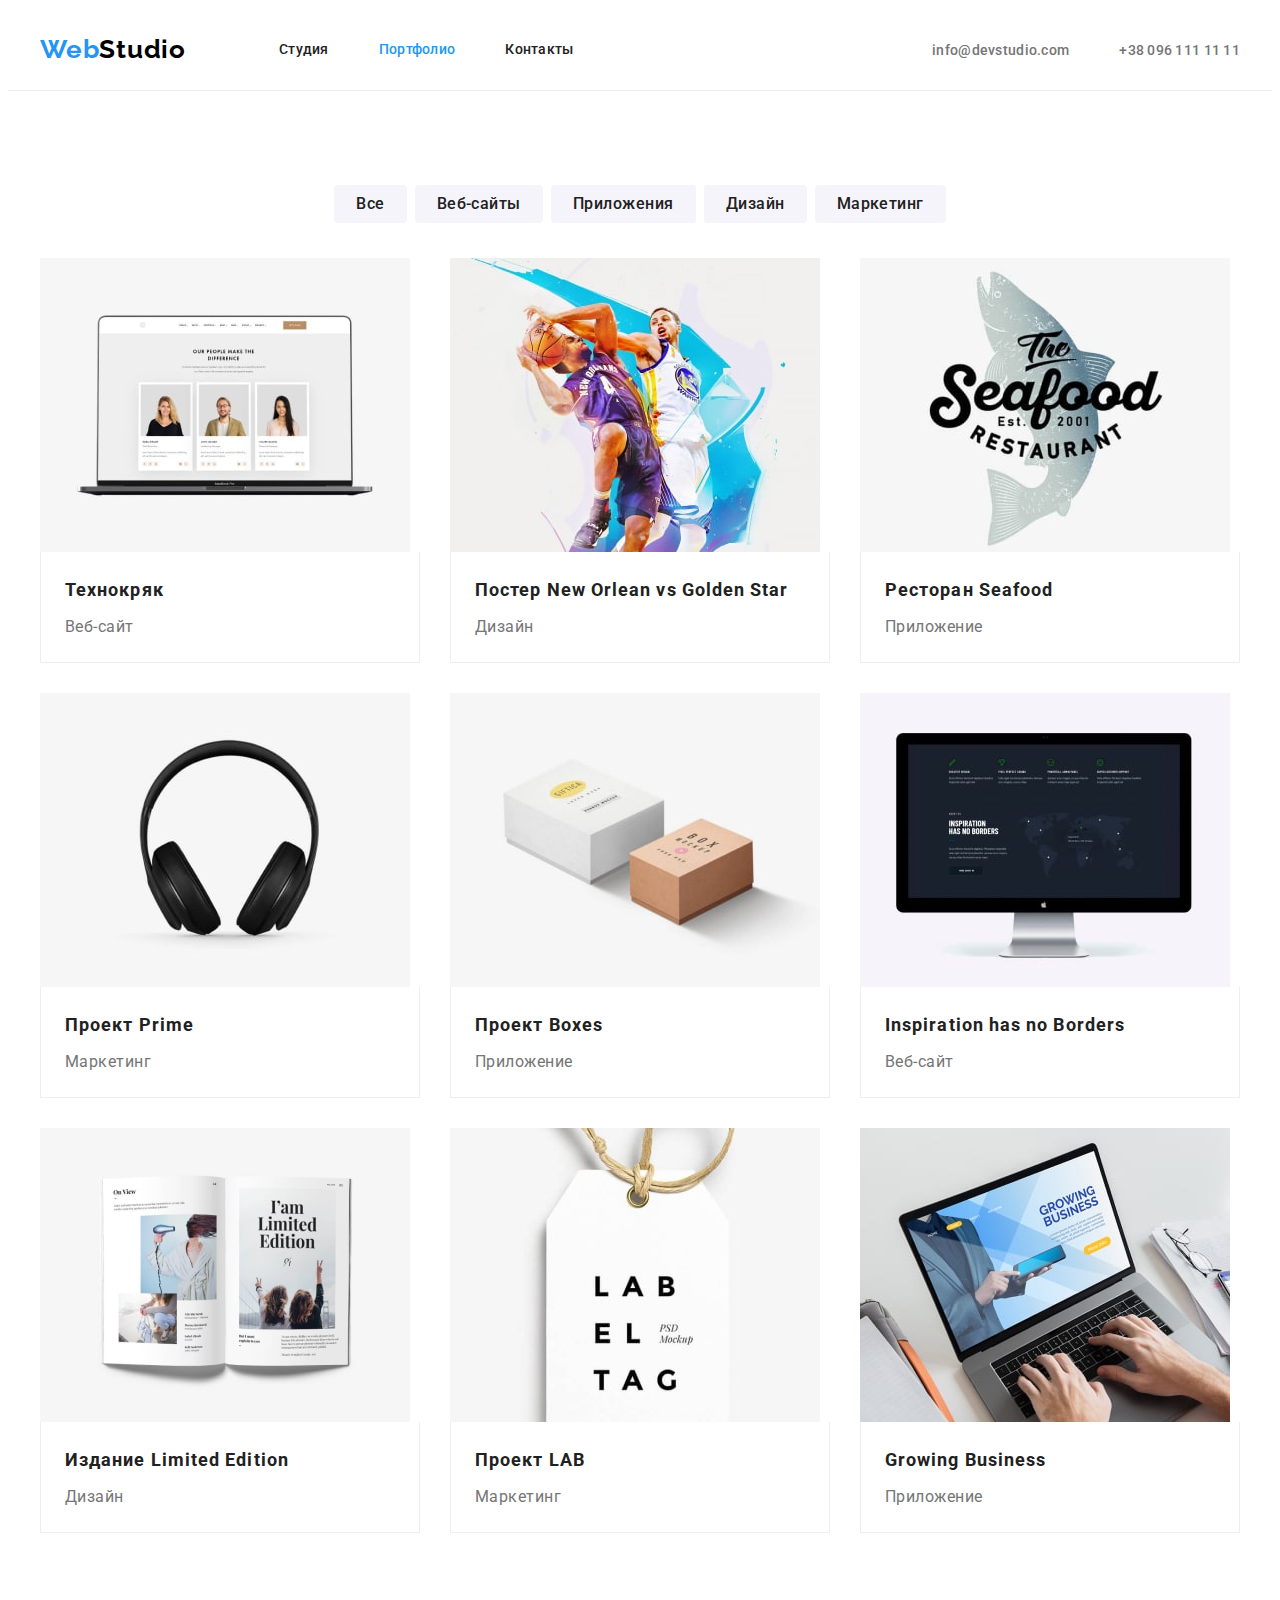
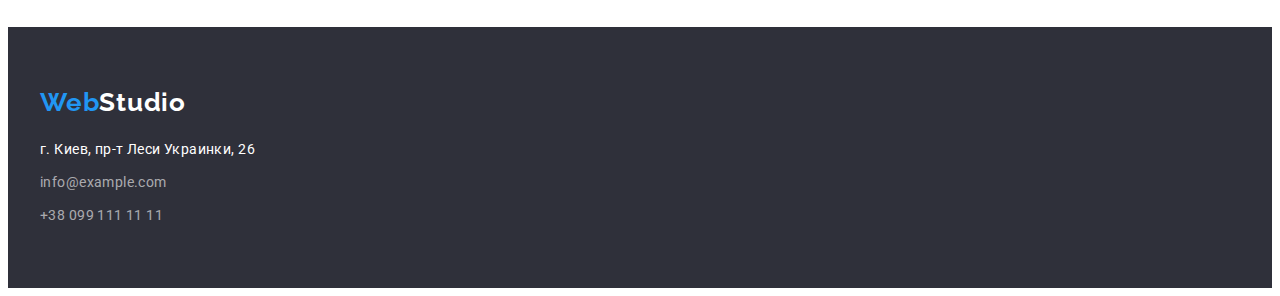
==== portfolio.html @ a55c3e6c "start" ====
<!DOCTYPE html>
<html lang="ru">

<head>
    <meta charset="UTF-8">
    <meta http-equiv="X-UA-Compatible" content="IE=edge">
    <meta name="viewport" content="width=device-width, initial-scale=1.0">
    <title>Document</title>
    <link rel="preconnect" href="https://fonts.googleapis.com">
    <link rel="preconnect" href="https://fonts.gstatic.com" crossorigin>
    <link
        href="https://fonts.googleapis.com/css2?family=Raleway:wght@700&family=Roboto:wght@400;500;700;900&display=swap"
        rel="stylesheet">
    <link rel="stylesheet" href="https://cdnjs.cloudflare.com/ajax/libs/modern-normalize/1.1.0/modern-normalize.min.css"
        integrity="sha512-wpPYUAdjBVSE4KJnH1VR1HeZfpl1ub8YT/NKx4PuQ5NmX2tKuGu6U/JRp5y+Y8XG2tV+wKQpNHVUX03MfMFn9Q=="
        crossorigin="anonymous" referrerpolicy="no-referrer" />
    <link rel="stylesheet" href="./css/style.css">
</head>
<body>
    <header class="header">
        <div class="container header-container">
            <nav class="header-nav">
                <a href="./index.html" class="header-logo link"><span class="logo-web">Web</span>Studio</a>
                <ul class="nav-list list">
                    <li class="nav-item"><a class="nav-link link" href="">Студия</a></li>
                    <li class="nav-item"><a class="nav-link link current" href="./portfolio.html">Портфолио</a></li>
                    <li class="nav-item"><a class="nav-link link" href="">Контакты</a></li>
                </ul>
            </nav>
            <ul class="header-contact list">
                <li class="header-contact-item"><a class="header-contact-link link"
                        href="mailto:info@devstudio.com">info@devstudio.com</a></li>
                <li class="header-contact-item"><a class="header-contact-link link" href="tel:+380961111111">+38 096 111
                        11
                        11</a></li>
            </ul>
        </div>
    </header>
    <section class="section">
        <div class="container">
            <h1 class="visually-hidden">Заголовок</h1>
            <ul class="filter-list">
                <li class="filter-item">
                    <button class="filter-btn" type="button">Все</button>
                </li>
                <li class="filter-item">
                    <button class="filter-btn" type="button">Веб-сайты</button>
                </li>
                <li class="filter-item">
                    <button class="filter-btn" type="button">Приложения</button>
                </li>
                <li class="filter-item">
                    <button class="filter-btn" type="button">Дизайн</button>
                </li>
                <li class="filter-item">
                    <button class="filter-btn" type="button">Маркетинг</button>
                </li>
            </ul>
        
            <ul class="filter-about list">
                <li class="filter-about-item"><img class="filter-img" src="./img-jpeg/portfolio/img.jpg" alt="Вэб-сайт">
                    <div class="filter-container"><h2 class="filter-about-title">
                        Технокряк
                    </h2>
                    <p class="filter-about-text">
                        Веб-сайт
                    </p></div>
                </li>
                <li class="filter-about-item"><img class="filter-img" src="./img-jpeg/portfolio/img1.jpg" alt="Баскет">
                    <div class="filter-container"><h2 class="filter-about-title">
                        Постер New Orlean vs Golden Star
                    </h2>
                    <p class="filter-about-text">
                        Дизайн
                    </p></div>
                </li>
                <li class="filter-about-item"><img class="filter-img" src="./img-jpeg/portfolio/img2.jpg" alt="Ресторан">
                    <div class="filter-container"><h2 class="filter-about-title">
                        Ресторан Seafood
                    </h2>
                    <p class="filter-about-text">
                        Приложение
                    </p></div>
                </li>
                <li class="filter-about-item"><img class="filter-img" src="./img-jpeg/portfolio/img3.jpg" alt="Наушники">
                    <div class="filter-container"><h2 class="filter-about-title">
                        Проект Prime
                    </h2>
                    <p class="filter-about-text">
                        Маркетинг
                    </p></div>
                </li>
                <li class="filter-about-item"><img class="filter-img" src="./img-jpeg/portfolio/img4.jpg" alt="Коробки">
                    <div class="filter-container"><h2 class="filter-about-title">
                        Проект Boxes
                    </h2>
                    <p class="filter-about-text">
                        Приложение
                    </p></div>
                </li>
                <li class="filter-about-item"><img class="filter-img" src="./img-jpeg/portfolio/img5.jpg" alt="Компьютер">
                    <div class="filter-container"><h2 class="filter-about-title">
                        Inspiration has no Borders
                    </h2>
                    <p class="filter-about-text">
                        Веб-сайт
                    </p></div>
                </li>
                <li class="filter-about-item"><img class="filter-img" src="./img-jpeg/portfolio/img6.jpg" alt="Книга">
                    <div class="filter-container"><h2 class="filter-about-title">
                        Издание Limited Edition
                    </h2>
                    <p class="filter-about-text">
                        Дизайн
                    </p></div>
                </li>
                <li class="filter-about-item"><img class="filter-img" src="./img-jpeg/portfolio/img7.jpg" alt="Лейбл">
                    <div class="filter-container"><h2 class="filter-about-title">
                        Проект LAB
                    </h2>
                    <p class="filter-about-text">
                        Маркетинг
                    </p></div>
                </li>
                <li class="filter-about-item"><img class="filter-img" src="./img-jpeg/portfolio/img8.jpg" alt="Ноутбук">
                    <div class="filter-container"><h2 class="filter-about-title">
                        Growing Business
                    </h2>
                    <p class="filter-about-text">
                        Приложение
                    </p></div>
                </li>
            </ul>
        </div>
    </section>
</body>
<footer class="footer">
    <div class="container-footer container">
        <a href="./index.html" class="footer-logo link"><span class="logo-web">Web</span>Studio</a>
        <address>
            <ul class="footer-list list">
                <li class="footer-item">
                    <a class="footer-item-addres link" href="google.maps">г. Киев, пр-т Леси Украинки, 26</a>
                </li>
                <li class="footer-item">
                    <a class="footer-item-link link" href="mailto:info@example.com">info@example.com</a>
                </li>
                <li class="footer-item">
                    <a class="footer-item-link link" href="tel:+380991111111">+38 099 111 11 11</a>
                </li>
            </ul>
        </address>
    </div>
</footer>
</body>

</html>
---- css/style.css ----
:root {
  --primary-title-color: #ffffff;
  --secondary-title-color: #212121;
  --third-title-color: #212121;
  --primary-text-color: #212121;
  --secondary-text-color: #757575;
  --header-nav-item-color: #212121;
  --header-contact-link-color: #757575;
  --accent-color: #2196f3;
}
/* calc(85 / 74) встроенный калькулятор */
p,
h1,
h2,
h3,
h4,
h5,
h6 {
  margin: 0;
}
ul {
  list-style: none;
  margin: 0;
  padding-left: 0;
}
img {
  display: block;
  max-width: 100%;
  height: auto;
}
.link {
  text-decoration: none;
}
body {
  font-family: "Roboto", sans-serif;
  letter-spacing: 0.02em;
}
.visually-hidden {
  position: absolute;
  width: 1px;
  height: 1px;
  margin: -1px;
  padding: 0;
  overflow: hidden;
  border: 0;
  clip: rect(0 0 0 0);
}
.container {
  width: 1200px;
  margin: 0 auto;
  padding-left: 15px;
  padding-right: 15px;
}
/* -------header------ */
.header {
  border-bottom: 1px solid #ececec;
}
.header-container {
  display: flex;
}
.header-nav {
  display: flex;
  align-items: center;
}
.nav-list {
  display: flex;
  align-items: center;
}
.nav-link {
  display: block;
  padding: 32px 0;
}
.header-contact {
  display: flex;
  margin-left: auto;
  align-items: center;
}
.header-contact-item:not(:last-child) {
  margin-right: 50px;
}
.header .header-logo {
  margin-right: 93px;
}
.nav-item:not(:last-child) {
  margin-right: 50px;
}
.header-logo,
.footer-logo {
  font-family: Raleway;
  font-weight: 700;
  font-size: 26px;
  line-height: calc(31 / 26);
  letter-spacing: 0.03em;
}
.header-logo {
  color: #000000;
}
.footer-logo {
  color: #ffffff;
}
.logo-web {
  color: #2196f3;
}
.nav-item {
  font-weight: 500;
  font-size: 14px;
  line-height: 1.3;
  letter-spacing: 0.02em;
  color: var(--header-nav-item-color);
}
.nav-link {
  color: var(--header-nav-item-color);
}
.nav-link:hover {
  cursor: pointer;
  color: var(--accent-color);
}
.current {
  color: #2196f3;
}
.header-contact-link {
  font-weight: 500;
  font-size: 14px;
  line-height: 1.3;
  letter-spacing: 0.02em;
  color: var(--header-contact-link-color);
}
.header-contact-link:hover,
.header-contact-link:focus {
  color: var(--accent-color);
}
/*--------- hero------ */
.btn {
  width: 200px;
  height: 50px;
  cursor: pointer;
  font-weight: 700;
  font-size: 16px;
  line-height: 1.88;
  color: #ffffff;
  background-color: #2196f3;
  border: transparent;
  border-radius: 4px;
  -webkit-border-radius: 4px;
  -moz-border-radius: 4px;
  -ms-border-radius: 4px;
  -o-border-radius: 4px;
}
.hero-title {
  max-width: 696px;
  margin: 0 auto;
}
.hero-container {
  display: flex;
  flex-direction: column;
  align-items: center;
}
.section {
  padding-top: 94px;
  padding-bottom: 94px;
}
.hero-list {
  display: flex;
}
.hero-item:not(:last-child) {
  margin-right: 30px;
}
.hero-title {
  font-weight: 900;
  font-size: 44px;
  line-height: 1.36;
  text-align: center;
  letter-spacing: 0.06em;
  text-transform: uppercase;
  color: var(--primary-title-color);
  margin-bottom: 30px;
}
.hero {
  background-color: #2f303a;
  padding-top: 200px;
  padding-bottom: 200px;
}
.hero-item-title {
  font-weight: 700;
  font-size: 14px;
  line-height: calc(16 / 14);
  letter-spacing: 0.03em;
  color: var(--third-title-color);
  margin-bottom: 10px;
}
.hero-item-text {
  font-weight: 400;
  font-size: 14px;
  line-height: 1.71;
  letter-spacing: 0.03em;
  color: var(--secondary-text-color);
}

/*--------- skills------ */

.skills {
  padding-top: 0;
}
.skills-list {
  display: flex;
}
.skills-title {
  margin-bottom: 50px;
}
.skills-item {
  flex-basis: calc((100% - 60px) / 3);
}
.skills-item:not(:last-child) {
  margin-right: 30px;
}
.skills-title,
.team-title {
  font-weight: 700;
  font-size: 36px;
  line-height: calc(42 / 36);
  text-align: center;
  letter-spacing: 0.03em;
  color: var(--secondary-title-color);
}
/*--------- team------ */
.team {
  background-color: #f5f4fa;
}
.team-title {
  margin-bottom: 50px;
}
.team-list {
  display: flex;
}
.team-item:not(:last-child) {
  margin-right: 30px;
}
.team-div {
  padding-top: 30px;
  padding-bottom: 30px;
  background-color: #ffffff;
}
.team-item-title {
  font-weight: 500;
  font-size: 16px;
  line-height: calc(19 / 16);
  text-align: center;
  letter-spacing: 0.03em;
  color: var(--third-title-color);
  margin-bottom: 10px;
}
.team-item-text {
  font-weight: 400;
  font-size: 16px;
  line-height: calc(19 / 16);
  text-align: center;
  letter-spacing: 0.03em;
  color: var(--secondary-text-color);
}
/* -------- footer------ */
.footer {
  background-color: #2f303a;
  padding-top: 60px;
  padding-bottom: 60px;
}
.footer-logo {
  display: inline-block;
  margin-bottom: 20px;
}
.footer-item:not(:last-child) {
  margin-bottom: 9px;
}
.footer-item-addres,
.footer-item-link {
  font-style: normal;
  font-weight: 400;
  font-size: 14px;
  line-height: 1.71;
  letter-spacing: 0.03em;
  color: #ffffff;
}
.footer-item-link {
  color: rgba(255, 255, 255, 0.6);
}
/*--------- portfolio------ */
/*--------- filter------ */
.filter-container {
  padding: 20px 24px;
  border-right: 1px solid #eeeeee;
  border-bottom: 1px solid #eeeeee;
  border-left: 1px solid #eeeeee;
}
.filter-list {
  display: flex;
  justify-content: center;
  margin-bottom: 50px;
}
.filter-item:not(:last-child) {
  margin-right: 8px;
}
.filter-about {
  display: flex;
  flex-wrap: wrap;
  margin: -15px;
}
.filter-about-item {
  flex-basis: calc((100% - 90px) / 3);
  margin: 15px;
}
.filter-about-item:nth-child(-n + 3) {
  margin-top: 0;
}
.filter-about-title {
  margin-bottom: 4px;
}
.filter-btn {
  padding: 6px 22px;
  cursor: pointer;
  border: transparent;
  border-radius: 4px;
  -webkit-border-radius: 4px;
  -moz-border-radius: 4px;
  -ms-border-radius: 4px;
  -o-border-radius: 4px;
}
.filter-btn,
.filter-btn:hover,
.filter-btn:focus {
  font-family: inherit;
  border: none;
  font-weight: 500;
  font-size: 16px;
  line-height: 1.62;
  text-align: center;
  letter-spacing: 0.03em;
  color: #212121;
  border-radius: 4px;
  background-color: #f5f4fa;
}
.filter-btn:hover,
.filter-btn:focus {
  cursor: pointer;
  color: #ffffff;
  background-color: #2196f3;
}
.filter-about-title {
  font-weight: 700;
  font-size: 18px;
  line-height: 2;
  letter-spacing: 0.06em;
  color: var(--third-title-color);
}
.filter-about-text {
  font-size: 16px;
  line-height: 1.87;
  letter-spacing: 0.03em;
  color: var(--secondary-text-color);
}
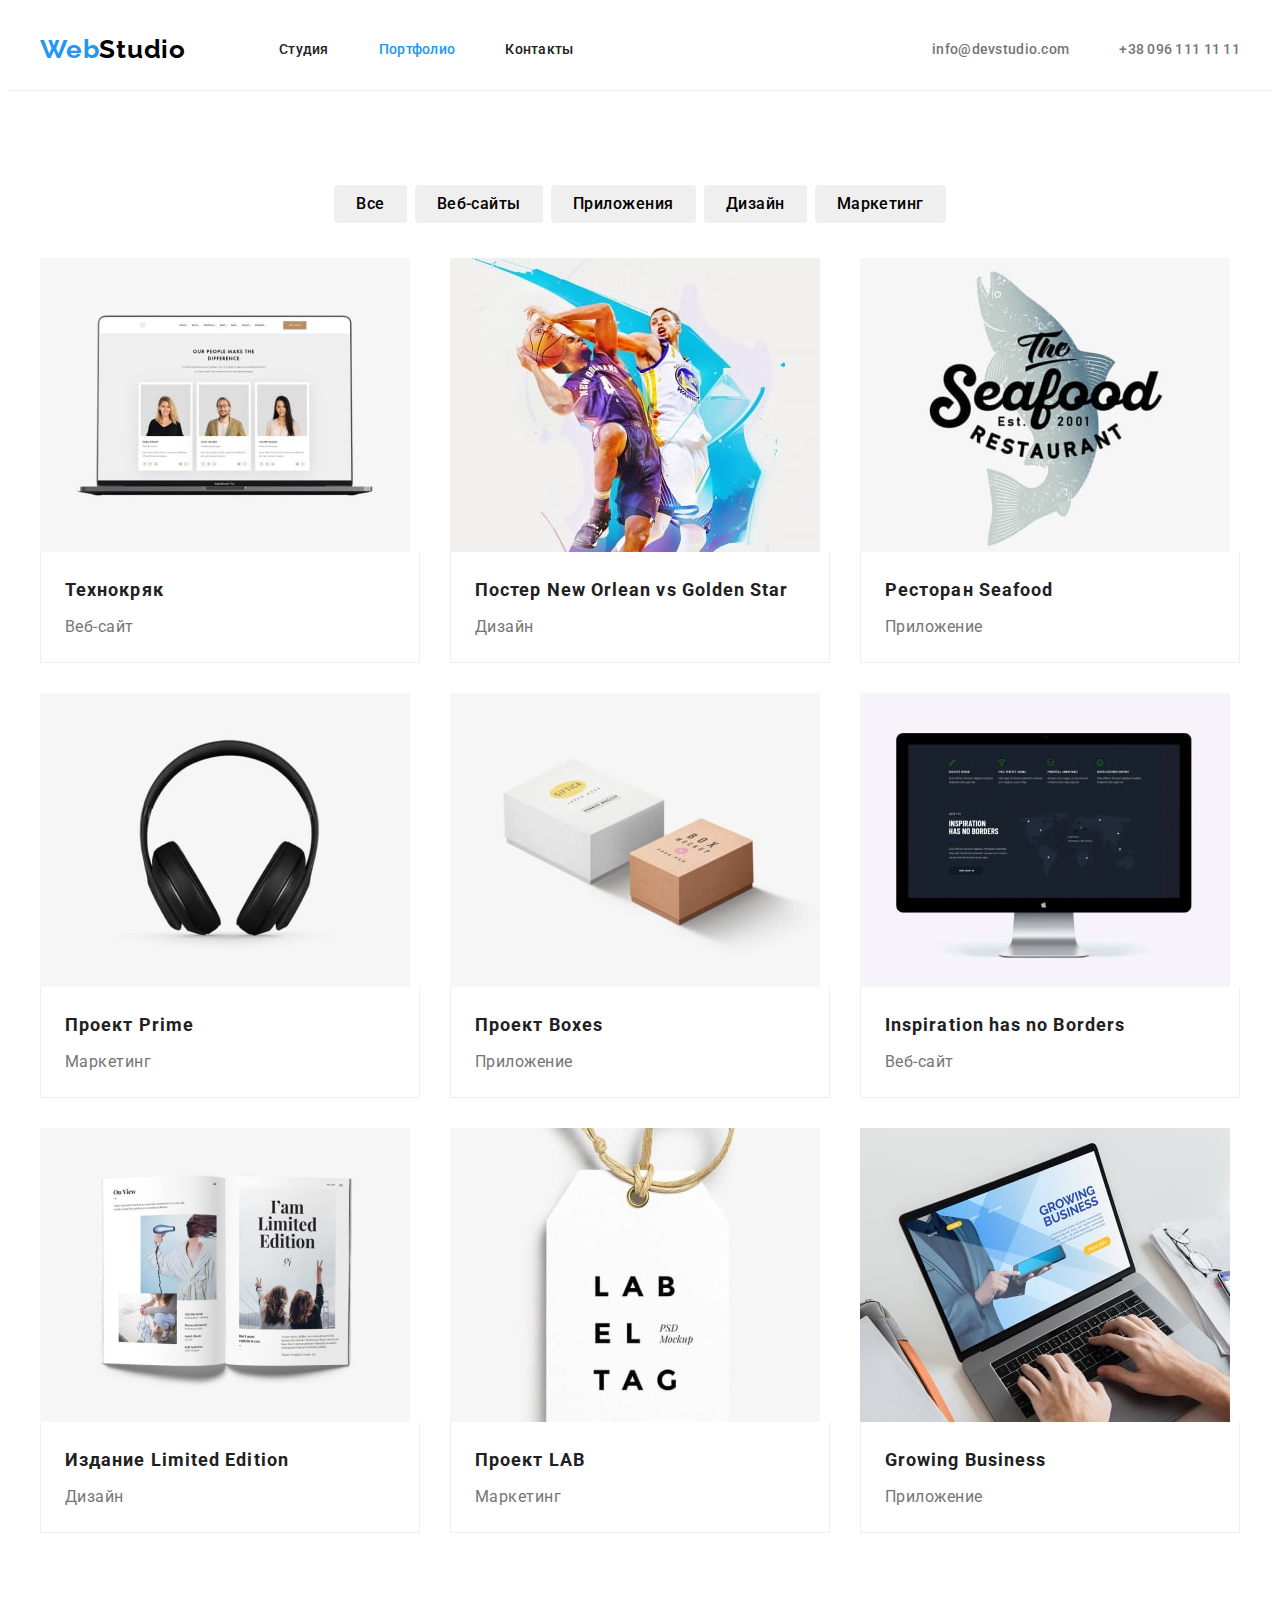
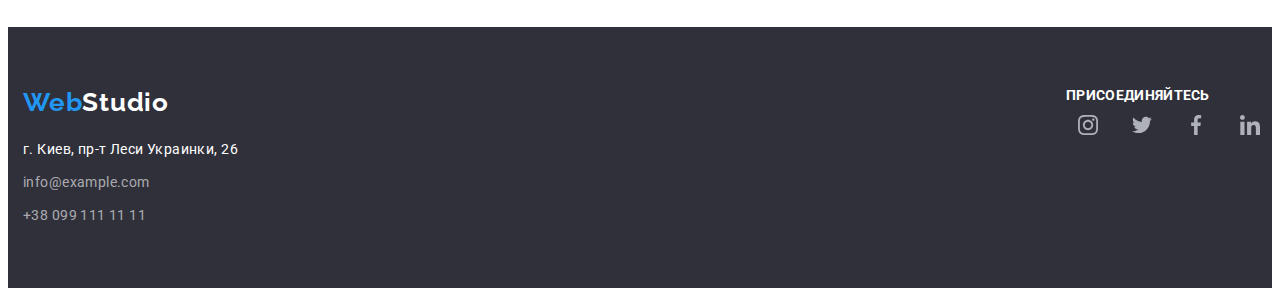
==== commit 010f2ccb: "start" ====
--- a/portfolio.html
+++ b/portfolio.html
@@ -16,6 +16,7 @@
         crossorigin="anonymous" referrerpolicy="no-referrer" />
     <link rel="stylesheet" href="./css/style.css">
 </head>
+
 <body>
     <header class="header">
         <div class="container header-container">
@@ -56,79 +57,100 @@
                     <button class="filter-btn" type="button">Маркетинг</button>
                 </li>
             </ul>
-        
+
             <ul class="filter-about list">
                 <li class="filter-about-item"><img class="filter-img" src="./img-jpeg/portfolio/img.jpg" alt="Вэб-сайт">
-                    <div class="filter-container"><h2 class="filter-about-title">
-                        Технокряк
-                    </h2>
-                    <p class="filter-about-text">
-                        Веб-сайт
-                    </p></div>
+                    <div class="filter-container">
+                        <h2 class="filter-about-title">
+                            Технокряк
+                        </h2>
+                        <p class="filter-about-text">
+                            Веб-сайт
+                        </p>
+                    </div>
                 </li>
                 <li class="filter-about-item"><img class="filter-img" src="./img-jpeg/portfolio/img1.jpg" alt="Баскет">
-                    <div class="filter-container"><h2 class="filter-about-title">
-                        Постер New Orlean vs Golden Star
-                    </h2>
-                    <p class="filter-about-text">
-                        Дизайн
-                    </p></div>
-                </li>
-                <li class="filter-about-item"><img class="filter-img" src="./img-jpeg/portfolio/img2.jpg" alt="Ресторан">
-                    <div class="filter-container"><h2 class="filter-about-title">
-                        Ресторан Seafood
-                    </h2>
-                    <p class="filter-about-text">
-                        Приложение
-                    </p></div>
-                </li>
-                <li class="filter-about-item"><img class="filter-img" src="./img-jpeg/portfolio/img3.jpg" alt="Наушники">
-                    <div class="filter-container"><h2 class="filter-about-title">
-                        Проект Prime
-                    </h2>
-                    <p class="filter-about-text">
-                        Маркетинг
-                    </p></div>
+                    <div class="filter-container">
+                        <h2 class="filter-about-title">
+                            Постер New Orlean vs Golden Star
+                        </h2>
+                        <p class="filter-about-text">
+                            Дизайн
+                        </p>
+                    </div>
+                </li>
+                <li class="filter-about-item"><img class="filter-img" src="./img-jpeg/portfolio/img2.jpg"
+                        alt="Ресторан">
+                    <div class="filter-container">
+                        <h2 class="filter-about-title">
+                            Ресторан Seafood
+                        </h2>
+                        <p class="filter-about-text">
+                            Приложение
+                        </p>
+                    </div>
+                </li>
+                <li class="filter-about-item"><img class="filter-img" src="./img-jpeg/portfolio/img3.jpg"
+                        alt="Наушники">
+                    <div class="filter-container">
+                        <h2 class="filter-about-title">
+                            Проект Prime
+                        </h2>
+                        <p class="filter-about-text">
+                            Маркетинг
+                        </p>
+                    </div>
                 </li>
                 <li class="filter-about-item"><img class="filter-img" src="./img-jpeg/portfolio/img4.jpg" alt="Коробки">
-                    <div class="filter-container"><h2 class="filter-about-title">
-                        Проект Boxes
-                    </h2>
-                    <p class="filter-about-text">
-                        Приложение
-                    </p></div>
-                </li>
-                <li class="filter-about-item"><img class="filter-img" src="./img-jpeg/portfolio/img5.jpg" alt="Компьютер">
-                    <div class="filter-container"><h2 class="filter-about-title">
-                        Inspiration has no Borders
-                    </h2>
-                    <p class="filter-about-text">
-                        Веб-сайт
-                    </p></div>
+                    <div class="filter-container">
+                        <h2 class="filter-about-title">
+                            Проект Boxes
+                        </h2>
+                        <p class="filter-about-text">
+                            Приложение
+                        </p>
+                    </div>
+                </li>
+                <li class="filter-about-item"><img class="filter-img" src="./img-jpeg/portfolio/img5.jpg"
+                        alt="Компьютер">
+                    <div class="filter-container">
+                        <h2 class="filter-about-title">
+                            Inspiration has no Borders
+                        </h2>
+                        <p class="filter-about-text">
+                            Веб-сайт
+                        </p>
+                    </div>
                 </li>
                 <li class="filter-about-item"><img class="filter-img" src="./img-jpeg/portfolio/img6.jpg" alt="Книга">
-                    <div class="filter-container"><h2 class="filter-about-title">
-                        Издание Limited Edition
-                    </h2>
-                    <p class="filter-about-text">
-                        Дизайн
-                    </p></div>
+                    <div class="filter-container">
+                        <h2 class="filter-about-title">
+                            Издание Limited Edition
+                        </h2>
+                        <p class="filter-about-text">
+                            Дизайн
+                        </p>
+                    </div>
                 </li>
                 <li class="filter-about-item"><img class="filter-img" src="./img-jpeg/portfolio/img7.jpg" alt="Лейбл">
-                    <div class="filter-container"><h2 class="filter-about-title">
-                        Проект LAB
-                    </h2>
-                    <p class="filter-about-text">
-                        Маркетинг
-                    </p></div>
+                    <div class="filter-container">
+                        <h2 class="filter-about-title">
+                            Проект LAB
+                        </h2>
+                        <p class="filter-about-text">
+                            Маркетинг
+                        </p>
+                    </div>
                 </li>
                 <li class="filter-about-item"><img class="filter-img" src="./img-jpeg/portfolio/img8.jpg" alt="Ноутбук">
-                    <div class="filter-container"><h2 class="filter-about-title">
-                        Growing Business
-                    </h2>
-                    <p class="filter-about-text">
-                        Приложение
-                    </p></div>
+                    <div class="filter-container">
+                        <h2 class="filter-about-title">
+                            Growing Business
+                        </h2>
+                        <p class="filter-about-text">
+                            Приложение
+                        </p>
+                    </div>
                 </li>
             </ul>
         </div>
@@ -137,19 +159,53 @@
 <footer class="footer">
     <div class="container-footer container">
         <a href="./index.html" class="footer-logo link"><span class="logo-web">Web</span>Studio</a>
-        <address>
-            <ul class="footer-list list">
-                <li class="footer-item">
-                    <a class="footer-item-addres link" href="google.maps">г. Киев, пр-т Леси Украинки, 26</a>
-                </li>
-                <li class="footer-item">
-                    <a class="footer-item-link link" href="mailto:info@example.com">info@example.com</a>
-                </li>
-                <li class="footer-item">
-                    <a class="footer-item-link link" href="tel:+380991111111">+38 099 111 11 11</a>
-                </li>
-            </ul>
-        </address>
+        
+            <address>
+                <ul class="footer-list list">
+                    <li class="footer-item">
+                        <a class="footer-item-addres link" href="google.maps">г. Киев, пр-т Леси Украинки, 26</a>
+                    </li>
+                    <li class="footer-item">
+                        <a class="footer-item-link link" href="mailto:info@example.com">info@example.com</a>
+                    </li>
+                    <li class="footer-item">
+                        <a class="footer-item-link link" href="tel:+380991111111">+38 099 111 11 11</a>
+                    </li>
+                </ul>
+            </address>
+        </div>
+        <div>
+            <p class="footer-text">присоединяйтесь</p>
+            <ul class="team-social social-list">
+                <li class="social-item list">
+                    <a href="" class="social-link link">
+                        <svg class="social-icon">
+                            <use href="./img-jpeg/icon/sprite.svg#icon-instagram "></use>
+                        </svg>
+                    </a>
+                </li>
+                <li class="social-item list">
+                    <a href="" class="social-link link">
+                        <svg class="social-icon">
+                            <use href="./img-jpeg/icon/sprite.svg#icon-twitter "></use>
+                        </svg>
+                    </a>
+                </li>
+                <li class="social-item list">
+                    <a href="" class="social-link link">
+                        <svg class="social-icon">
+                            <use href="./img-jpeg/icon/sprite.svg#icon-facebook "></use>
+                        </svg>
+                    </a>
+                </li>
+                <li class="social-item list">
+                    <a href="" class="social-link link">
+                        <svg class="social-icon">
+                            <use href="./img-jpeg/icon/sprite.svg#icon-linkedin "></use>
+                        </svg>
+                    </a>
+                </li>
+            </ul>
     </div>
 </footer>
 </body>
--- a/css/style.css
+++ b/css/style.css
@@ -75,6 +75,14 @@
   margin-left: auto;
   align-items: center;
 }
+.contact-icon {
+  fill: currentColor;
+  margin-right: 10px;
+}
+.header-contact-item {
+  display: inline-block;
+}
+
 .header-contact-item:not(:last-child) {
   margin-right: 50px;
 }
@@ -119,12 +127,20 @@
   color: #2196f3;
 }
 .header-contact-link {
+  display: flex;
+  padding-top: 32px;
+  padding-bottom: 32px;
   font-weight: 500;
   font-size: 14px;
   line-height: 1.3;
   letter-spacing: 0.02em;
   color: var(--header-contact-link-color);
-}
+  align-items: center;
+}
+/* .contact-icon {
+  color: red;
+} */
+.contact-icon,
 .header-contact-link:hover,
 .header-contact-link:focus {
   color: var(--accent-color);
@@ -146,6 +162,17 @@
   -ms-border-radius: 4px;
   -o-border-radius: 4px;
 }
+.hero {
+  flex-grow: 1;
+  background-image: linear-gradient(
+      rgba(47, 48, 58, 0.4),
+      rgba(47, 48, 58, 0.4)
+    ),
+    url(../img-jpeg/background/family.jpg);
+  background-repeat: no-repeat;
+  background-position: center;
+  background-size: cover;
+}
 .hero-title {
   max-width: 696px;
   margin: 0 auto;
@@ -195,7 +222,18 @@
   letter-spacing: 0.03em;
   color: var(--secondary-text-color);
 }
-
+.hero-div-svg {
+  width: 270px;
+  height: 120px;
+  left: 215px;
+  top: 774px;
+  background: #f5f4fa;
+  border-radius: 4px;
+  display: flex;
+  justify-content: center;
+  align-items: center;
+  margin-bottom: 30px;
+}
 /*--------- skills------ */
 
 .skills {
@@ -232,6 +270,10 @@
 .team-list {
   display: flex;
 }
+.team-item{
+  box-shadow: 0px 1px 3px rgba(0, 0, 0, 0.12), 0px 1px 1px rgba(0, 0, 0, 0.14), 0px 2px 1px rgba(0, 0, 0, 0.2);
+border-radius: 0px 0px 4px 4px;
+}
 .team-item:not(:last-child) {
   margin-right: 30px;
 }
@@ -239,6 +281,7 @@
   padding-top: 30px;
   padding-bottom: 30px;
   background-color: #ffffff;
+border-radius: 0px 0px 4px 4px;
 }
 .team-item-title {
   font-weight: 500;
@@ -256,9 +299,94 @@
   text-align: center;
   letter-spacing: 0.03em;
   color: var(--secondary-text-color);
+  margin-bottom: 16px;
+}
+.social-item {
+  width: 44px;
+  height: 44px;
+}
+.social-link {
+  width: 100%;
+  height: 100%;
+  display: block;
+  border-radius: 50%;
+  display: flex;
+  align-items: center;
+  justify-content: center;
+}
+.social-link:hover,
+.social-link:focus {
+  background-color: #2196f3;
+}
+.social-link .social-icon:hover,
+.social-link .social-icon:focus {
+  fill: #ffffff;
+}
+.social-item:not(:last-child) {
+  margin-right: 10px;
+}
+.social-list {
+  display: flex;
+  justify-content: center;
+}
+.social-icon {
+  width: 20px;
+  height: 20px;
+  fill: #afb1b8;
+}
+/* -------- clients------ */
+.clients-title {
+  padding-bottom: 50px;
+  font-weight: 700;
+  font-size: 36px;
+  line-height: calc(42 / 36);
+  justify-content: center;
+  text-align: center;
+  letter-spacing: 0.03em;
+}
+.clients-list {
+  display: flex;
+  justify-content: center;
+  align-items: center;
+}
+.clients-link {
+  display: flex;
+  justify-content: center;
+  align-items: center;
+  width: 170px;
+  height: 92px;
+  border: 1px solid #afb1b8;
+  box-sizing: border-box;
+  border-radius: 4px;
+}
+.clients-item {
+  display: flex;
+  justify-content: center;
+  align-items: center;
+}
+.clients-item:not(:last-child) {
+  margin-right: 30px;
+}
+.clients-svg {
+  fill: #afb1b8;
+  align-content: center;
+  justify-content: center;
+}
+.clients-svg:focus,
+.clients-svg:hover {
+  fill: blue;
+}
+.clients-svg:hover,
+.clients-svg:focus {
+  fill: #2196f3;
+}
+.clients-link:hover,
+.clients-link:focus {
+  border-color: #2196f3;
 }
 /* -------- footer------ */
 .footer {
+  display: flex;
   background-color: #2f303a;
   padding-top: 60px;
   padding-bottom: 60px;
@@ -281,6 +409,17 @@
 }
 .footer-item-link {
   color: rgba(255, 255, 255, 0.6);
+}
+.footer-text {
+  font-weight: bold;
+font-size: 14px;
+line-height: calc(16 / 14)
+letter-spacing: 0.03em;
+text-transform: uppercase;
+color: #ffffff;
+}
+.footer-list{
+  margin-right: 70px;
 }
 /*--------- portfolio------ */
 /*--------- filter------ */
@@ -318,14 +457,6 @@
   cursor: pointer;
   border: transparent;
   border-radius: 4px;
-  -webkit-border-radius: 4px;
-  -moz-border-radius: 4px;
-  -ms-border-radius: 4px;
-  -o-border-radius: 4px;
-}
-.filter-btn,
-.filter-btn:hover,
-.filter-btn:focus {
   font-family: inherit;
   border: none;
   font-weight: 500;
@@ -333,9 +464,13 @@
   line-height: 1.62;
   text-align: center;
   letter-spacing: 0.03em;
+  border-radius: 4px;
+}
+.filter-btn:hover,
+.filter-btn:focus {
   color: #212121;
-  border-radius: 4px;
   background-color: #f5f4fa;
+  box-shadow: 0px 3px 1px rgba(0, 0, 0, 0.1), 0px 1px 2px rgba(0, 0, 0, 0.08), 0px 2px 2px rgba(0, 0, 0, 0.12);
 }
 .filter-btn:hover,
 .filter-btn:focus {
@@ -356,3 +491,10 @@
   letter-spacing: 0.03em;
   color: var(--secondary-text-color);
 }
+.filter-about-item:focus,
+.filter-about-item:hover{
+  
+  filter: drop-shadow(0px 4px 4px rgba(0, 0, 0, 0.25));
+}
+
+
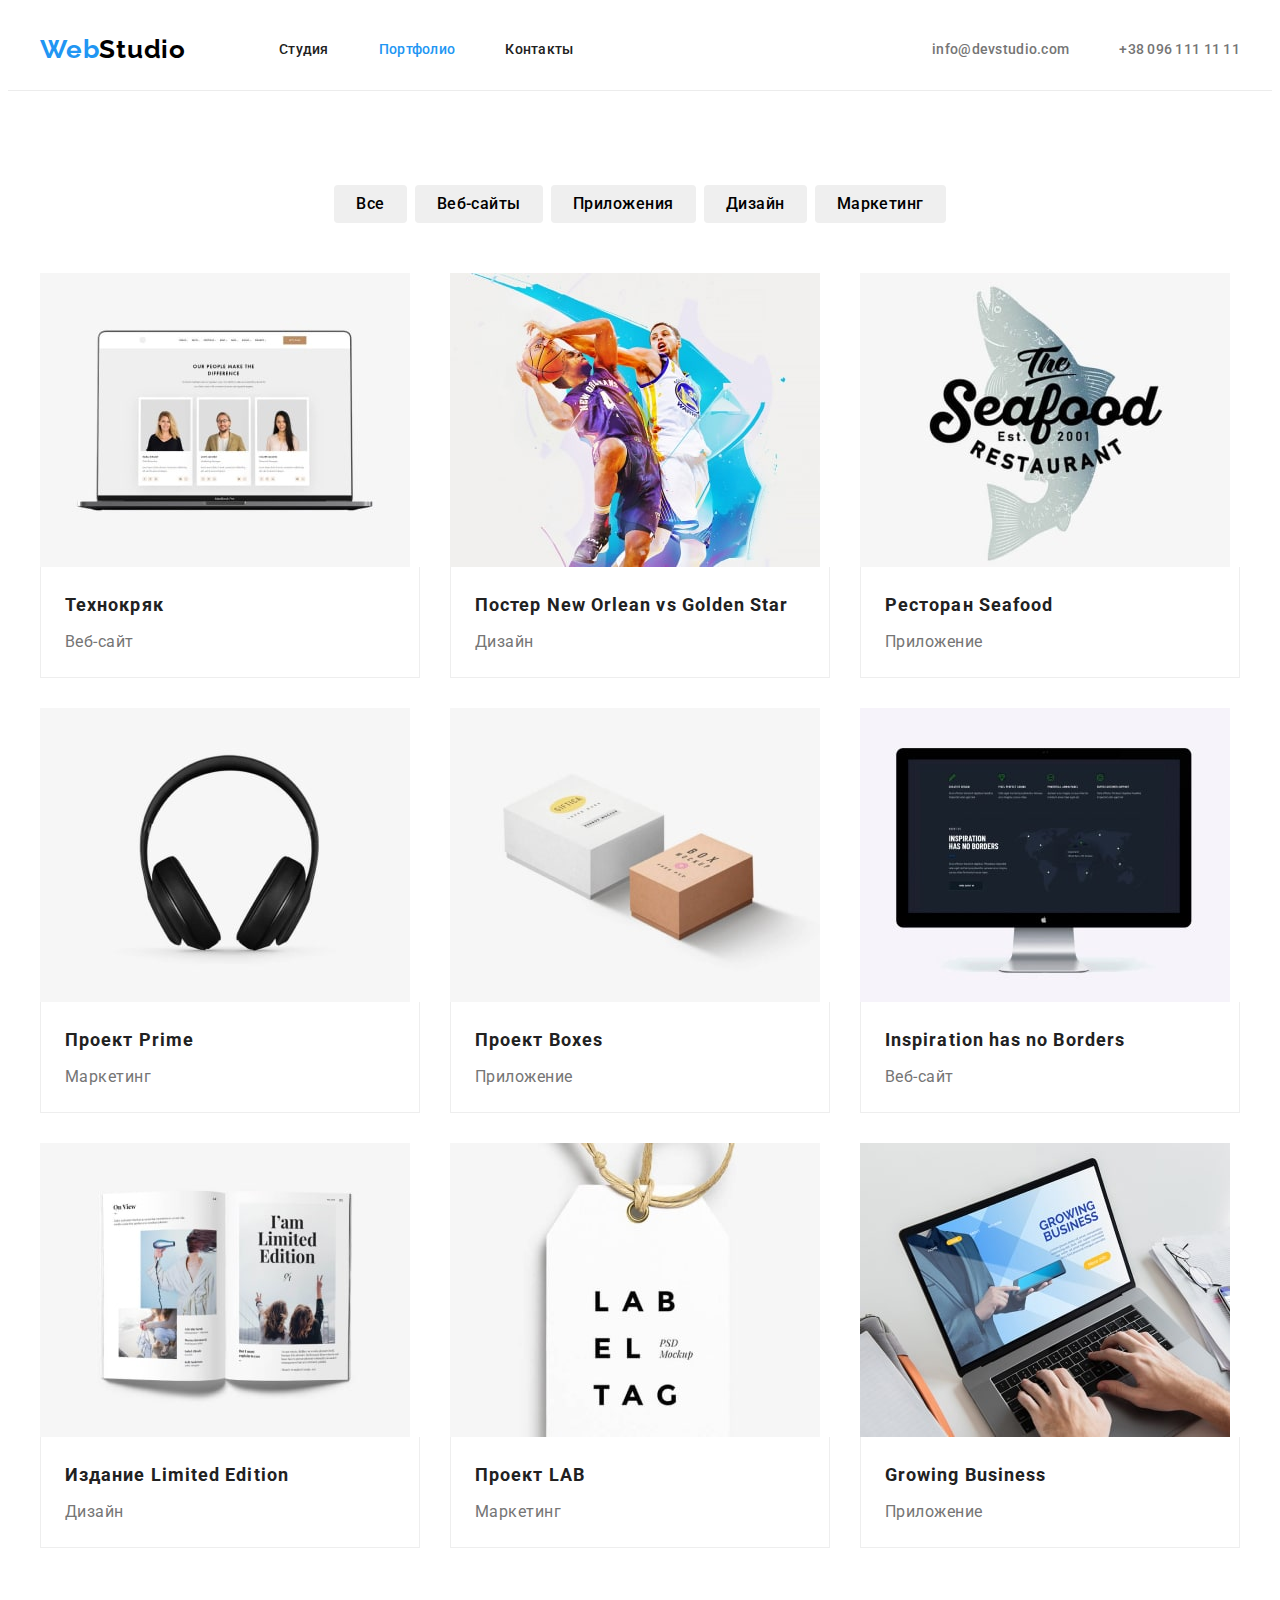
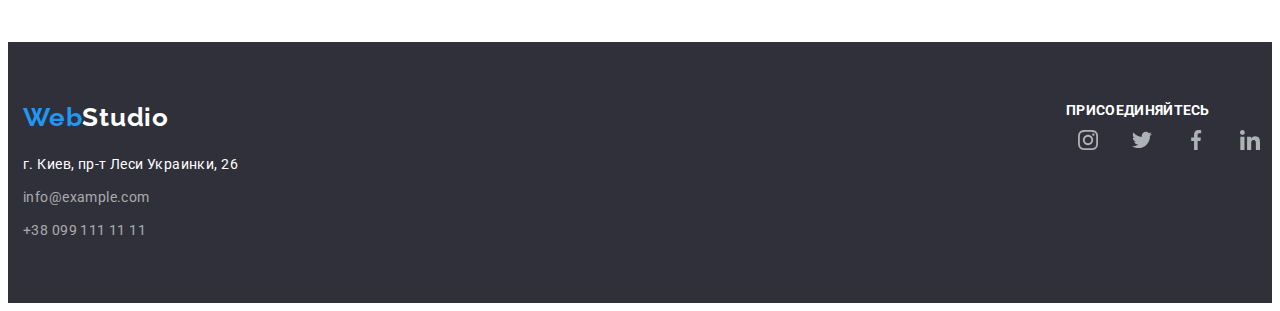
==== commit 3ba32ace: "промежуточное" ====
--- a/portfolio.html
+++ b/portfolio.html
@@ -57,9 +57,9 @@
                     <button class="filter-btn" type="button">Маркетинг</button>
                 </li>
             </ul>
-
             <ul class="filter-about list">
-                <li class="filter-about-item"><img class="filter-img" src="./img-jpeg/portfolio/img.jpg" alt="Вэб-сайт">
+                <li class="filter-about-item">
+                    <a class="about-link link" href=""><img class="filter-img" src="./img-jpeg/portfolio/img.jpg" alt="Вэб-сайт">
                     <div class="filter-container">
                         <h2 class="filter-about-title">
                             Технокряк
@@ -67,9 +67,10 @@
                         <p class="filter-about-text">
                             Веб-сайт
                         </p>
-                    </div>
-                </li>
-                <li class="filter-about-item"><img class="filter-img" src="./img-jpeg/portfolio/img1.jpg" alt="Баскет">
+                    </div></a>
+                 </li>
+                <li class="filter-about-item">
+                    <img class="filter-img" src="./img-jpeg/portfolio/img1.jpg" alt="Баскет">
                     <div class="filter-container">
                         <h2 class="filter-about-title">
                             Постер New Orlean vs Golden Star
@@ -159,53 +160,53 @@
 <footer class="footer">
     <div class="container-footer container">
         <a href="./index.html" class="footer-logo link"><span class="logo-web">Web</span>Studio</a>
-        
-            <address>
-                <ul class="footer-list list">
-                    <li class="footer-item">
-                        <a class="footer-item-addres link" href="google.maps">г. Киев, пр-т Леси Украинки, 26</a>
-                    </li>
-                    <li class="footer-item">
-                        <a class="footer-item-link link" href="mailto:info@example.com">info@example.com</a>
-                    </li>
-                    <li class="footer-item">
-                        <a class="footer-item-link link" href="tel:+380991111111">+38 099 111 11 11</a>
-                    </li>
-                </ul>
-            </address>
-        </div>
-        <div>
-            <p class="footer-text">присоединяйтесь</p>
-            <ul class="team-social social-list">
-                <li class="social-item list">
-                    <a href="" class="social-link link">
-                        <svg class="social-icon">
-                            <use href="./img-jpeg/icon/sprite.svg#icon-instagram "></use>
-                        </svg>
-                    </a>
-                </li>
-                <li class="social-item list">
-                    <a href="" class="social-link link">
-                        <svg class="social-icon">
-                            <use href="./img-jpeg/icon/sprite.svg#icon-twitter "></use>
-                        </svg>
-                    </a>
-                </li>
-                <li class="social-item list">
-                    <a href="" class="social-link link">
-                        <svg class="social-icon">
-                            <use href="./img-jpeg/icon/sprite.svg#icon-facebook "></use>
-                        </svg>
-                    </a>
-                </li>
-                <li class="social-item list">
-                    <a href="" class="social-link link">
-                        <svg class="social-icon">
-                            <use href="./img-jpeg/icon/sprite.svg#icon-linkedin "></use>
-                        </svg>
-                    </a>
-                </li>
-            </ul>
+
+        <address>
+            <ul class="footer-list list">
+                <li class="footer-item">
+                    <a class="footer-item-addres link" href="google.maps">г. Киев, пр-т Леси Украинки, 26</a>
+                </li>
+                <li class="footer-item">
+                    <a class="footer-item-link link" href="mailto:info@example.com">info@example.com</a>
+                </li>
+                <li class="footer-item">
+                    <a class="footer-item-link link" href="tel:+380991111111">+38 099 111 11 11</a>
+                </li>
+            </ul>
+        </address>
+    </div>
+    <div>
+        <p class="footer-text">присоединяйтесь</p>
+        <ul class="team-social social-list">
+            <li class="social-item list">
+                <a href="" class="social-link link">
+                    <svg class="social-icon">
+                        <use href="./img-jpeg/icon/sprite.svg#icon-instagram "></use>
+                    </svg>
+                </a>
+            </li>
+            <li class="social-item list">
+                <a href="" class="social-link link">
+                    <svg class="social-icon">
+                        <use href="./img-jpeg/icon/sprite.svg#icon-twitter "></use>
+                    </svg>
+                </a>
+            </li>
+            <li class="social-item list">
+                <a href="" class="social-link link">
+                    <svg class="social-icon">
+                        <use href="./img-jpeg/icon/sprite.svg#icon-facebook "></use>
+                    </svg>
+                </a>
+            </li>
+            <li class="social-item list">
+                <a href="" class="social-link link">
+                    <svg class="social-icon">
+                        <use href="./img-jpeg/icon/sprite.svg#icon-linkedin "></use>
+                    </svg>
+                </a>
+            </li>
+        </ul>
     </div>
 </footer>
 </body>
--- a/css/style.css
+++ b/css/style.css
@@ -137,10 +137,6 @@
   color: var(--header-contact-link-color);
   align-items: center;
 }
-/* .contact-icon {
-  color: red;
-} */
-.contact-icon,
 .header-contact-link:hover,
 .header-contact-link:focus {
   color: var(--accent-color);
@@ -318,8 +314,8 @@
 .social-link:focus {
   background-color: #2196f3;
 }
-.social-link .social-icon:hover,
-.social-link .social-icon:focus {
+.social-link:hover .social-icon,
+.social-link:focus .social-icon {
   fill: #ffffff;
 }
 .social-item:not(:last-child) {
@@ -372,15 +368,11 @@
   align-content: center;
   justify-content: center;
 }
-.clients-svg:focus,
-.clients-svg:hover {
-  fill: blue;
-}
-.clients-svg:hover,
-.clients-svg:focus {
+.clients-link:hover .clients-svg,
+.clients-link:focus .clients-svg{
   fill: #2196f3;
 }
-.clients-link:hover,
+.clients-link:hover ,
 .clients-link:focus {
   border-color: #2196f3;
 }
@@ -445,9 +437,6 @@
 .filter-about-item {
   flex-basis: calc((100% - 90px) / 3);
   margin: 15px;
-}
-.filter-about-item:nth-child(-n + 3) {
-  margin-top: 0;
 }
 .filter-about-title {
   margin-bottom: 4px;
@@ -491,10 +480,17 @@
   letter-spacing: 0.03em;
   color: var(--secondary-text-color);
 }
-.filter-about-item:focus,
+/* .filter-about-item:focus,
 .filter-about-item:hover{
   
   filter: drop-shadow(0px 4px 4px rgba(0, 0, 0, 0.25));
+} */
+.about-link{
+  display: block;
+}
+.about-link:focus,
+.about-link:hover{
+  filter: drop-shadow(0px 4px 4px rgba(0, 0, 0, 0.25));
 }
 
 
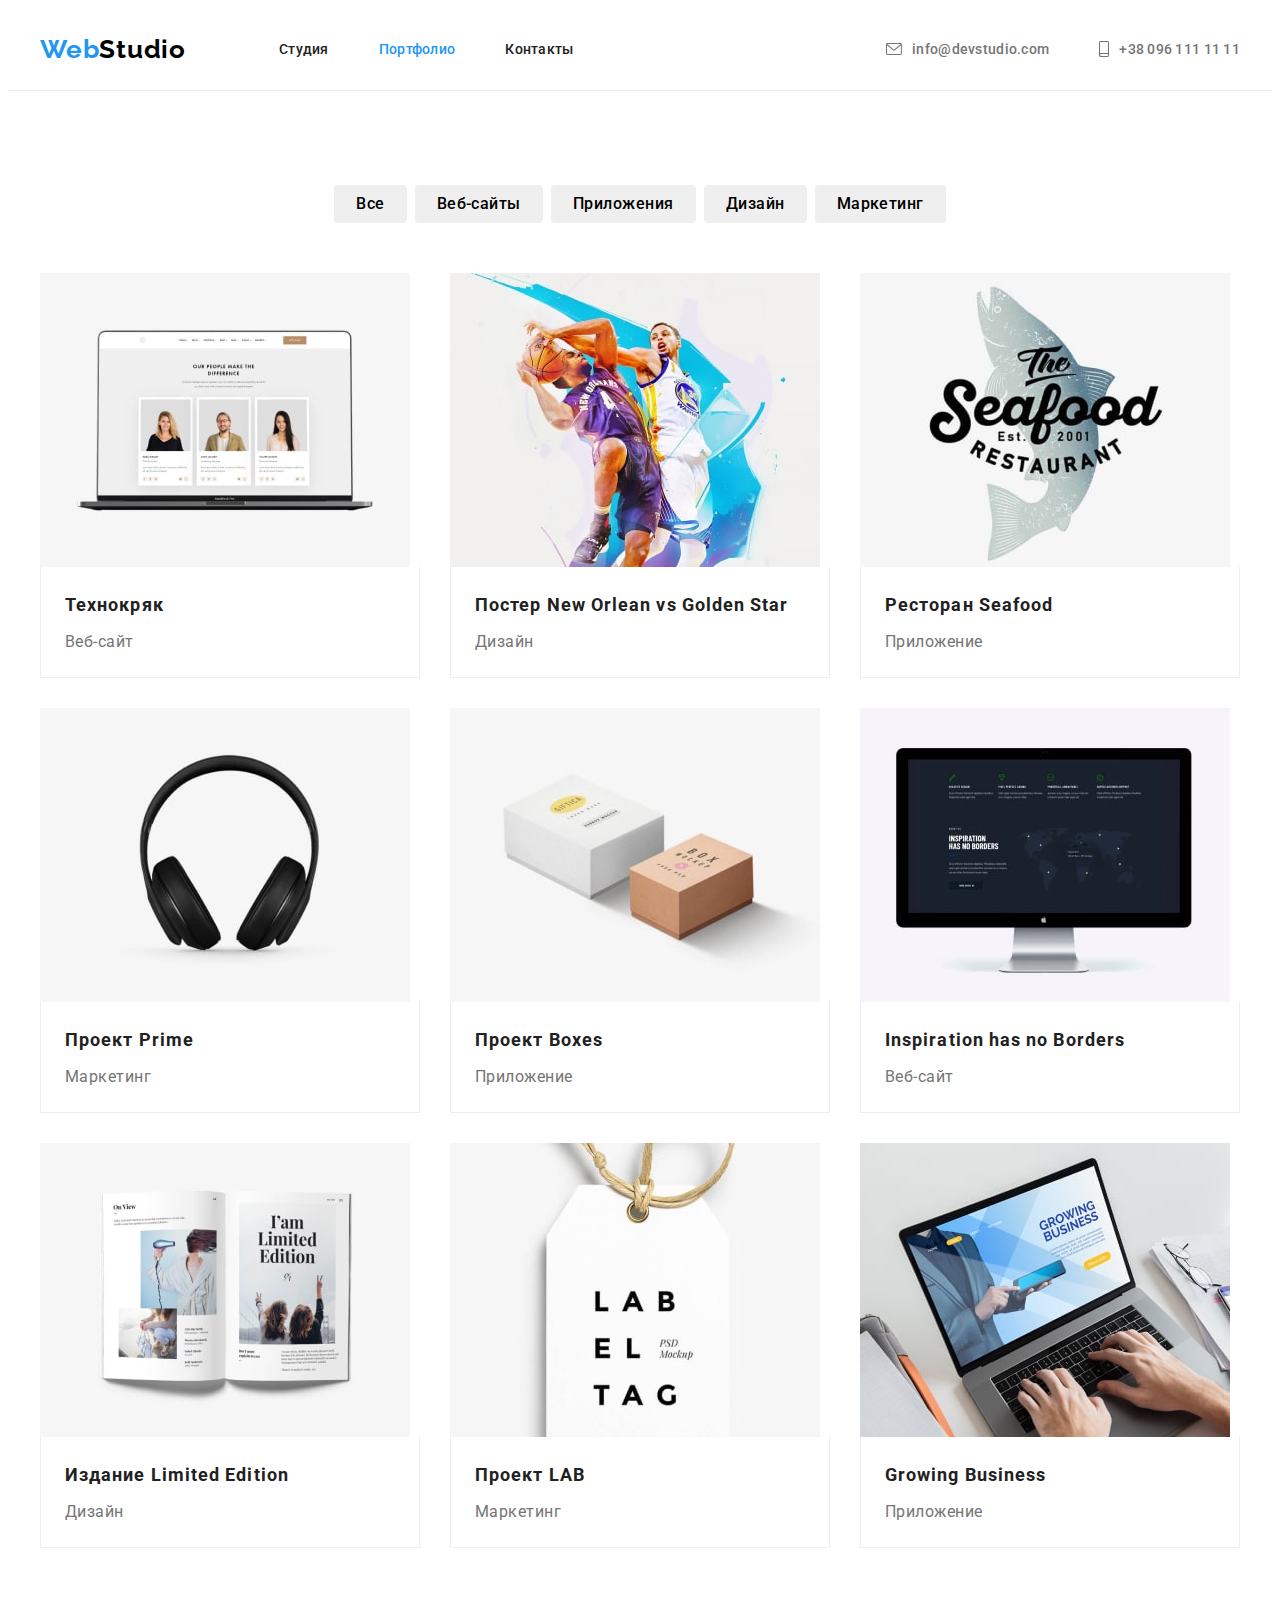
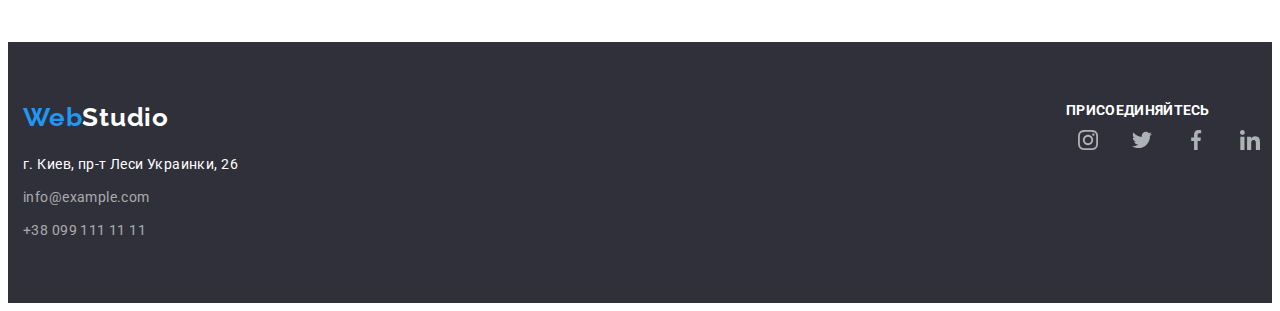
==== commit bc8de968: "финиш" ====
--- a/portfolio.html
+++ b/portfolio.html
@@ -30,10 +30,14 @@
             </nav>
             <ul class="header-contact list">
                 <li class="header-contact-item"><a class="header-contact-link link"
-                        href="mailto:info@devstudio.com">info@devstudio.com</a></li>
-                <li class="header-contact-item"><a class="header-contact-link link" href="tel:+380961111111">+38 096 111
-                        11
-                        11</a></li>
+                        href="mailto:info@devstudio.com"><svg class="contact-icon" width="16" height="12">
+                            <use href="./img-jpeg/icon/sprite.svg#icon-envelope"></use>
+                        </svg>info@devstudio.com</a>
+                </li>
+                <li class="header-contact-item"><a class="header-contact-link link" href="tel:+380961111111">
+                        <svg class="contact-icon" width="10" height="16">
+                            <use href="./img-jpeg/icon/sprite.svg#icon-smartphone"></use>
+                        </svg>+38 096 111 11 11</a></li>
             </ul>
         </div>
     </header>
@@ -59,99 +63,129 @@
             </ul>
             <ul class="filter-about list">
                 <li class="filter-about-item">
-                    <a class="about-link link" href=""><img class="filter-img" src="./img-jpeg/portfolio/img.jpg" alt="Вэб-сайт">
-                    <div class="filter-container">
-                        <h2 class="filter-about-title">
-                            Технокряк
-                        </h2>
-                        <p class="filter-about-text">
-                            Веб-сайт
-                        </p>
-                    </div></a>
-                 </li>
-                <li class="filter-about-item">
-                    <img class="filter-img" src="./img-jpeg/portfolio/img1.jpg" alt="Баскет">
-                    <div class="filter-container">
-                        <h2 class="filter-about-title">
-                            Постер New Orlean vs Golden Star
-                        </h2>
-                        <p class="filter-about-text">
-                            Дизайн
-                        </p>
-                    </div>
-                </li>
-                <li class="filter-about-item"><img class="filter-img" src="./img-jpeg/portfolio/img2.jpg"
-                        alt="Ресторан">
-                    <div class="filter-container">
-                        <h2 class="filter-about-title">
-                            Ресторан Seafood
-                        </h2>
-                        <p class="filter-about-text">
-                            Приложение
-                        </p>
-                    </div>
-                </li>
-                <li class="filter-about-item"><img class="filter-img" src="./img-jpeg/portfolio/img3.jpg"
-                        alt="Наушники">
-                    <div class="filter-container">
-                        <h2 class="filter-about-title">
-                            Проект Prime
-                        </h2>
-                        <p class="filter-about-text">
-                            Маркетинг
-                        </p>
-                    </div>
-                </li>
-                <li class="filter-about-item"><img class="filter-img" src="./img-jpeg/portfolio/img4.jpg" alt="Коробки">
-                    <div class="filter-container">
-                        <h2 class="filter-about-title">
-                            Проект Boxes
-                        </h2>
-                        <p class="filter-about-text">
-                            Приложение
-                        </p>
-                    </div>
-                </li>
-                <li class="filter-about-item"><img class="filter-img" src="./img-jpeg/portfolio/img5.jpg"
-                        alt="Компьютер">
-                    <div class="filter-container">
-                        <h2 class="filter-about-title">
-                            Inspiration has no Borders
-                        </h2>
-                        <p class="filter-about-text">
-                            Веб-сайт
-                        </p>
-                    </div>
-                </li>
-                <li class="filter-about-item"><img class="filter-img" src="./img-jpeg/portfolio/img6.jpg" alt="Книга">
-                    <div class="filter-container">
-                        <h2 class="filter-about-title">
-                            Издание Limited Edition
-                        </h2>
-                        <p class="filter-about-text">
-                            Дизайн
-                        </p>
-                    </div>
-                </li>
-                <li class="filter-about-item"><img class="filter-img" src="./img-jpeg/portfolio/img7.jpg" alt="Лейбл">
-                    <div class="filter-container">
-                        <h2 class="filter-about-title">
-                            Проект LAB
-                        </h2>
-                        <p class="filter-about-text">
-                            Маркетинг
-                        </p>
-                    </div>
-                </li>
-                <li class="filter-about-item"><img class="filter-img" src="./img-jpeg/portfolio/img8.jpg" alt="Ноутбук">
-                    <div class="filter-container">
-                        <h2 class="filter-about-title">
-                            Growing Business
-                        </h2>
-                        <p class="filter-about-text">
-                            Приложение
-                        </p>
-                    </div>
+                    <a class="about-link link" href=""><img class="filter-img" src="./img-jpeg/portfolio/img.jpg"
+                            alt="Вэб-сайт">
+                        <div class="filter-container">
+                            <h2 class="filter-about-title">
+                                Технокряк
+                            </h2>
+                            <p class="filter-about-text">
+                                Веб-сайт
+                            </p>
+                        </div>
+                    </a>
+                </li>
+                <li class="filter-about-item">
+                    <a class="about-link link" href=""><img class="filter-img" src="./img-jpeg/portfolio/img1.jpg"
+                            alt="Баскет">
+                        <div class="filter-container">
+                            <h2 class="filter-about-title">
+                                Постер New Orlean vs Golden Star
+                            </h2>
+                            <p class="filter-about-text">
+                                Дизайн
+                            </p>
+                        </div>
+                    </a>
+
+                </li>
+                <li class="filter-about-item">
+                    <a class="about-link link" href=""><img class="filter-img" src="./img-jpeg/portfolio/img2.jpg"
+                            alt="Ресторан">
+                        <div class="filter-container">
+                            <h2 class="filter-about-title">
+                                Ресторан Seafood
+                            </h2>
+                            <p class="filter-about-text">
+                                Приложение
+                            </p>
+                        </div>
+                    </a>
+
+                </li>
+                <li class="filter-about-item">
+                    <a class="about-link link" href=""><img class="filter-img" src="./img-jpeg/portfolio/img3.jpg"
+                            alt="Наушники">
+                        <div class="filter-container">
+                            <h2 class="filter-about-title">
+                                Проект Prime
+                            </h2>
+                            <p class="filter-about-text">
+                                Маркетинг
+                            </p>
+                        </div>
+                    </a>
+
+                </li>
+                <li class="filter-about-item">
+                    <a class="about-link link" href=""><img class="filter-img" src="./img-jpeg/portfolio/img4.jpg"
+                            alt="Коробки">
+                        <div class="filter-container">
+                            <h2 class="filter-about-title">
+                                Проект Boxes
+                            </h2>
+                            <p class="filter-about-text">
+                                Приложение
+                            </p>
+                        </div>
+                    </a>
+
+                </li>
+                <li class="filter-about-item">
+                    <a class="about-link link" href=""><img class="filter-img" src="./img-jpeg/portfolio/img5.jpg"
+                            alt="Компьютер">
+                        <div class="filter-container">
+                            <h2 class="filter-about-title">
+                                Inspiration has no Borders
+                            </h2>
+                            <p class="filter-about-text">
+                                Веб-сайт
+                            </p>
+                        </div>
+                    </a>
+
+                </li>
+                <li class="filter-about-item">
+                    <a class="about-link link" href=""><img class="filter-img" src="./img-jpeg/portfolio/img6.jpg"
+                            alt="Книга">
+                        <div class="filter-container">
+                            <h2 class="filter-about-title">
+                                Издание Limited Edition
+                            </h2>
+                            <p class="filter-about-text">
+                                Дизайн
+                            </p>
+                        </div>
+                    </a>
+
+                </li>
+                <li class="filter-about-item">
+                    <a class="about-link link" href=""><img class="filter-img" src="./img-jpeg/portfolio/img7.jpg"
+                            alt="Лейбл">
+                        <div class="filter-container">
+                            <h2 class="filter-about-title">
+                                Проект LAB
+                            </h2>
+                            <p class="filter-about-text">
+                                Маркетинг
+                            </p>
+                        </div>
+                    </a>
+
+                </li>
+                <li class="filter-about-item">
+                    <a class="about-link link" href=""><img class="filter-img" src="./img-jpeg/portfolio/img8.jpg"
+                            alt="Ноутбук">
+                        <div class="filter-container">
+                            <h2 class="filter-about-title">
+                                Growing Business
+                            </h2>
+                            <p class="filter-about-text">
+                                Приложение
+                            </p>
+                        </div>
+                    </a>
+
                 </li>
             </ul>
         </div>
@@ -160,7 +194,6 @@
 <footer class="footer">
     <div class="container-footer container">
         <a href="./index.html" class="footer-logo link"><span class="logo-web">Web</span>Studio</a>
-
         <address>
             <ul class="footer-list list">
                 <li class="footer-item">
--- a/css/style.css
+++ b/css/style.css
@@ -82,7 +82,6 @@
 .header-contact-item {
   display: inline-block;
 }
-
 .header-contact-item:not(:last-child) {
   margin-right: 50px;
 }
@@ -231,7 +230,6 @@
   margin-bottom: 30px;
 }
 /*--------- skills------ */
-
 .skills {
   padding-top: 0;
 }
@@ -480,17 +478,10 @@
   letter-spacing: 0.03em;
   color: var(--secondary-text-color);
 }
-/* .filter-about-item:focus,
-.filter-about-item:hover{
-  
-  filter: drop-shadow(0px 4px 4px rgba(0, 0, 0, 0.25));
-} */
 .about-link{
   display: block;
 }
 .about-link:focus,
-.about-link:hover{
-  filter: drop-shadow(0px 4px 4px rgba(0, 0, 0, 0.25));
-}
+.about-link:hover{box-shadow: 0px 1px 1px rgb(0 0 0 / 12%), 0px 4px 4px rgb(0 0 0 / 6%), 1px 4px 6px rgb(0 0 0 / 16%);}
 
 
